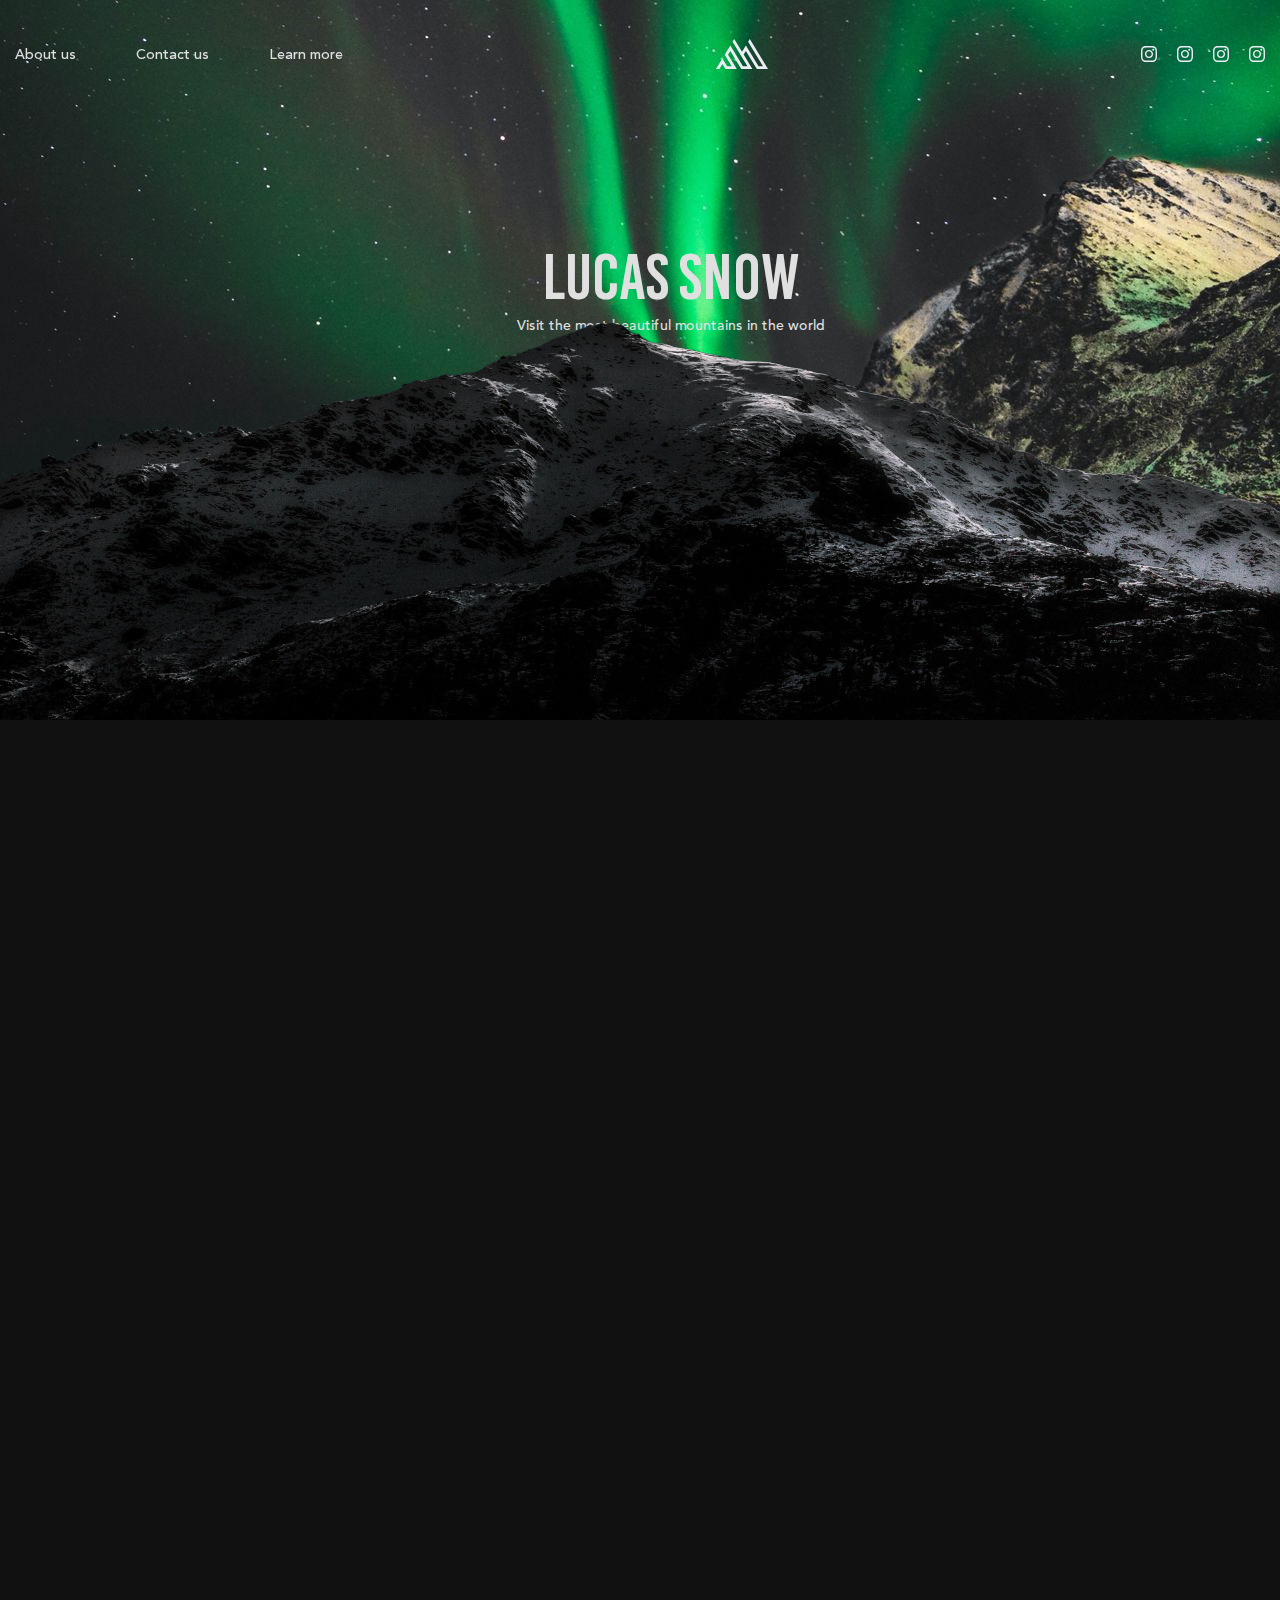
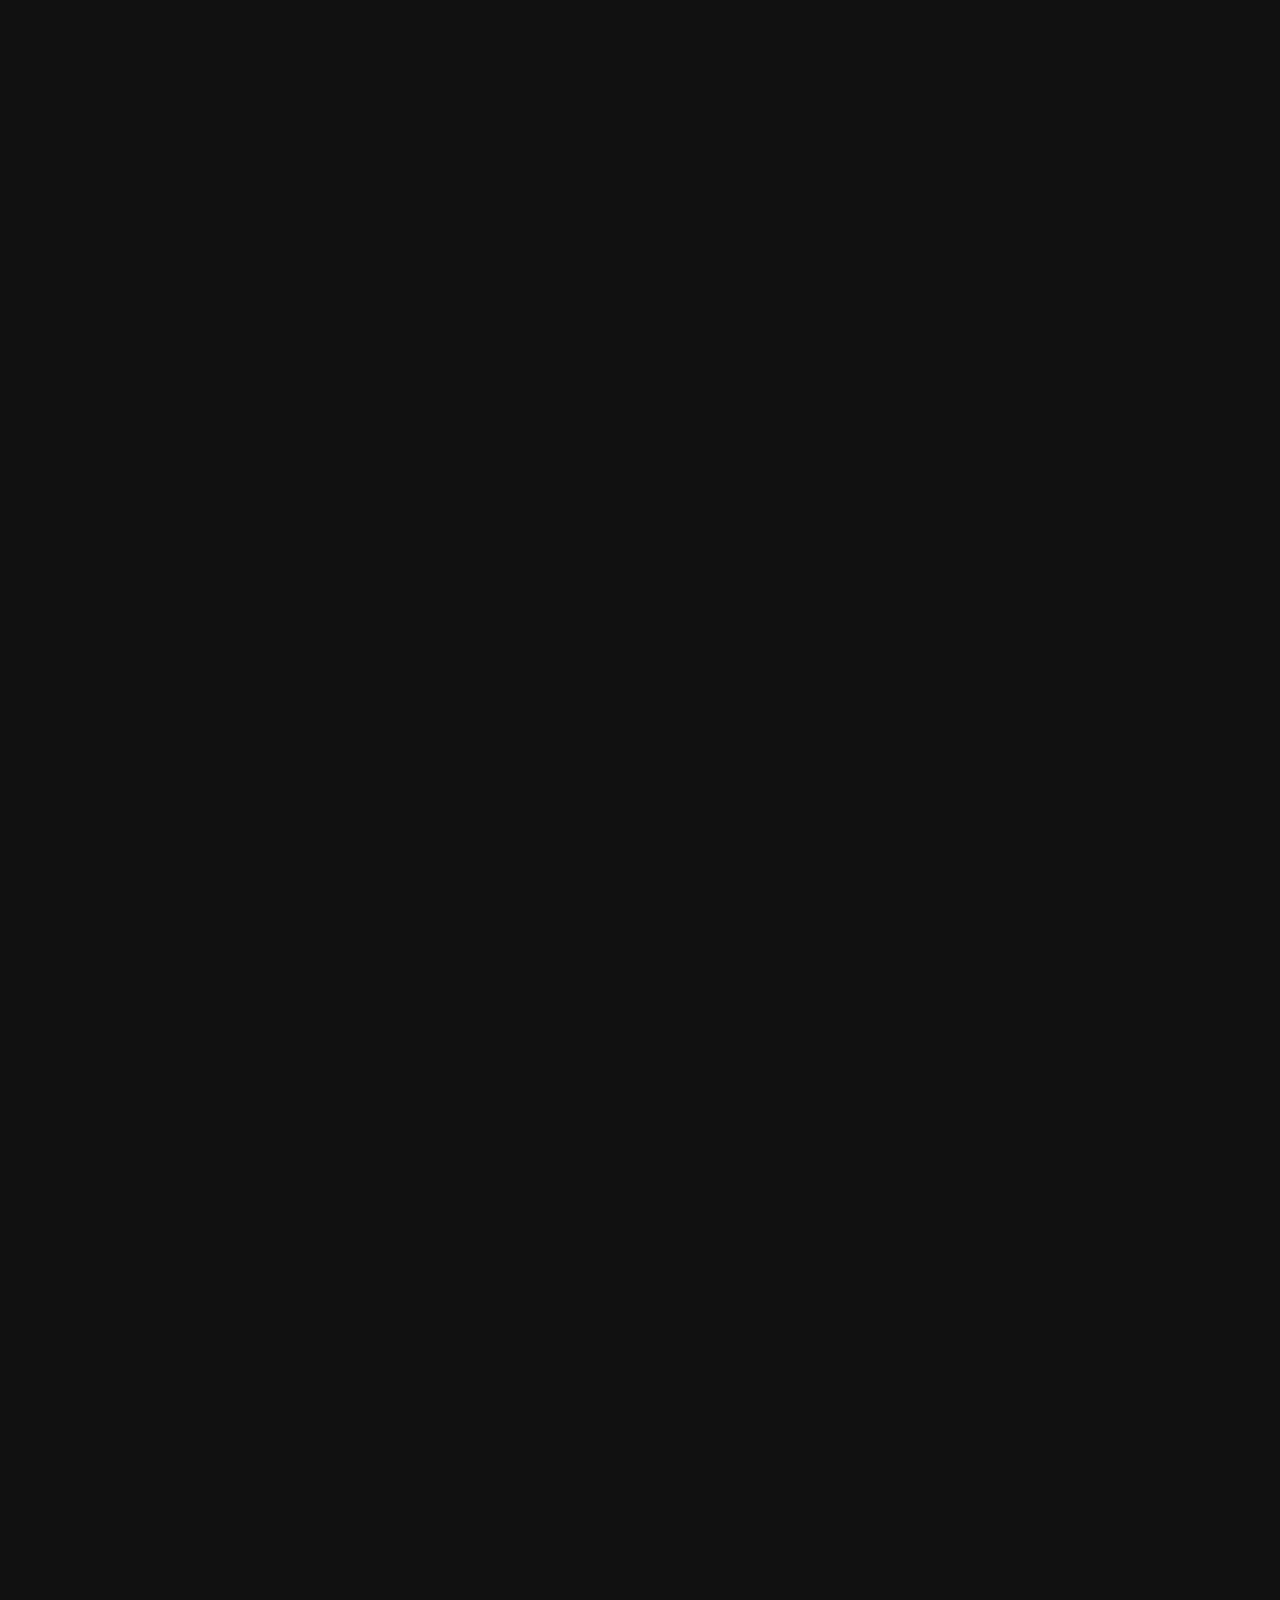
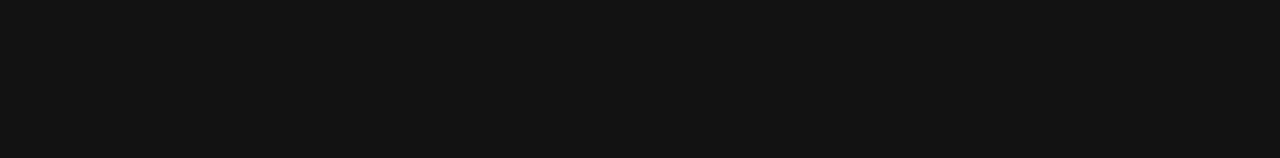
==== index.html @ 4504963f "Commit #5.1" ====
<!DOCTYPE html>
<html lang="en">
<head> 

  <meta charset="UTF-8">
  <meta name="viewport" content="width=device-width, initial-scale=1.0">
  
  <title>Lucas Snow</title>

  <link rel="stylesheet" href="Css/reset.css">
  <link rel="stylesheet" href="Css/index.css">
  <link rel="stylesheet" href="Fonts/fonts.css">
  <link rel="stylesheet" href="Css/home.css">

</head>
<body>
  <header class="header">
    <nav class="navigation">
      <button class="navigation__burger-menu none">
        <svg class="navigation__burger-menuSvg" xmlns="http://www.w3.org/2000/svg" height="24px" viewBox="0 -960 960 960" width="24px" fill="#FFFFFF"><path d="M120-240v-80h720v80H120Zm0-200v-80h720v80H120Zm0-200v-80h720v80H120Z"/></svg>
      </button>
      <ul class="navigation__list">
        <div class="burger-menu__top">
          <img src="images/logo-home.svg" alt="logo">
          <button>
            <svg class="navigation__close" xmlns="http://www.w3.org/2000/svg" height="20px" viewBox="0 -960 960 960" width="20px" fill="#FFFFFF"><path d="m291-240-51-51 189-189-189-189 51-51 189 189 189-189 51 51-189 189 189 189-51 51-189-189-189 189Z"/>
          </svg>
        </div>
        </button>
        <li class="navigation__item">
          <a href="Pages/about/about.html" class="navigation__link">About us</a>
        </li>
        <li class="navigation__item">
          <a href="/Pages/contact/contact.html" class="navigation__link">Contact us</a>
        </li>
        <li class="navigation__item">
          <a href="/Pages/trips/trips.html" class="navigation__link">Learn more</a>
        </li>
      </ul>
    </nav>
    <a href="/" class="header__logo">
      <svg width="52" height="30" viewBox="0 0 52 30" fill="none" xmlns="http://www.w3.org/2000/svg">
        <g clip-path="url(#clip0_3_50)">
        <path d="M40.87 30H52L33.7957 0.00018678L32.1284 2.74753L46.9984 27.2525H42.5371L29.898 6.42353L26.0001 12.847L18.2044 0L16.5372 2.74743L31.4073 27.2525H26.9459L14.3066 6.42344L8.68143 15.6936L15.7024 27.2525H11.1301L6.39854 19.4554L0 30H3.33443L6.39854 24.9502L9.46294 30H20.7063L12.0162 15.6929L14.3066 11.9182L25.2787 30H36.4087L27.6672 15.5943L29.898 11.9183L40.87 30Z" fill="#EDEDF5"/>
        </g>
        <defs>
        <clipPath id="clip0_3_50">
        <rect width="52" height="30" fill="white"/>
        </clipPath>
        </defs>
        </svg>
    </a>
    <ul class="social__list">
      <li class="social__item">
        <a href="/" class="social__link">
          <svg width="16" height="16" viewBox="0 0 16 16" fill="none" xmlns="http://www.w3.org/2000/svg">
            <path d="M8.00179 3.8987C5.73162 3.8987 3.9005 5.72982 3.9005 7.99999C3.9005 10.2701 5.73162 12.1013 8.00179 12.1013C10.2719 12.1013 12.1031 10.2701 12.1031 7.99999C12.1031 5.72982 10.2719 3.8987 8.00179 3.8987ZM8.00179 10.6664C6.53475 10.6664 5.33542 9.47059 5.33542 7.99999C5.33542 6.52938 6.53118 5.33362 8.00179 5.33362C9.47239 5.33362 10.6682 6.52938 10.6682 7.99999C10.6682 9.47059 9.46882 10.6664 8.00179 10.6664ZM13.2274 3.73094C13.2274 4.26278 12.7991 4.68755 12.2708 4.68755C11.739 4.68755 11.3142 4.25922 11.3142 3.73094C11.3142 3.20266 11.7426 2.77433 12.2708 2.77433C12.7991 2.77433 13.2274 3.20266 13.2274 3.73094ZM15.9438 4.70183C15.8831 3.4204 15.5904 2.28532 14.6516 1.35012C13.7165 0.414932 12.5814 0.122239 11.2999 0.0579886C9.97925 -0.0169695 6.02075 -0.0169695 4.70006 0.0579886C3.4222 0.118669 2.28712 0.411363 1.34835 1.34656C0.409593 2.28175 0.120468 3.41683 0.0562186 4.69826C-0.0187395 6.01895 -0.0187395 9.97745 0.0562186 11.2981C0.116899 12.5796 0.409593 13.7147 1.34835 14.6498C2.28712 15.585 3.41863 15.8777 4.70006 15.942C6.02075 16.0169 9.97925 16.0169 11.2999 15.942C12.5814 15.8813 13.7165 15.5886 14.6516 14.6498C15.5868 13.7147 15.8795 12.5796 15.9438 11.2981C16.0187 9.97745 16.0187 6.02252 15.9438 4.70183ZM14.2376 12.7152C13.9592 13.4148 13.4202 13.9538 12.717 14.2358C11.664 14.6534 9.16542 14.557 8.00179 14.557C6.83815 14.557 4.33597 14.6498 3.28656 14.2358C2.58695 13.9574 2.04796 13.4184 1.76598 12.7152C1.34835 11.6622 1.44473 9.16362 1.44473 7.99999C1.44473 6.83635 1.35192 4.33417 1.76598 3.28476C2.04439 2.58515 2.58338 2.04616 3.28656 1.76418C4.33954 1.34656 6.83815 1.44293 8.00179 1.44293C9.16542 1.44293 11.6676 1.35012 12.717 1.76418C13.4166 2.0426 13.9556 2.58158 14.2376 3.28476C14.6552 4.33774 14.5588 6.83635 14.5588 7.99999C14.5588 9.16362 14.6552 11.6658 14.2376 12.7152Z" fill="#EDEDF5"/>
            </svg>
        </a>
      </li>
      <li class="social__item">
        <a href="/" class="social__link">
          <svg width="16" height="16" viewBox="0 0 16 16" fill="none" xmlns="http://www.w3.org/2000/svg">
            <path d="M8.00179 3.8987C5.73162 3.8987 3.9005 5.72982 3.9005 7.99999C3.9005 10.2701 5.73162 12.1013 8.00179 12.1013C10.2719 12.1013 12.1031 10.2701 12.1031 7.99999C12.1031 5.72982 10.2719 3.8987 8.00179 3.8987ZM8.00179 10.6664C6.53475 10.6664 5.33542 9.47059 5.33542 7.99999C5.33542 6.52938 6.53118 5.33362 8.00179 5.33362C9.47239 5.33362 10.6682 6.52938 10.6682 7.99999C10.6682 9.47059 9.46882 10.6664 8.00179 10.6664ZM13.2274 3.73094C13.2274 4.26278 12.7991 4.68755 12.2708 4.68755C11.739 4.68755 11.3142 4.25922 11.3142 3.73094C11.3142 3.20266 11.7426 2.77433 12.2708 2.77433C12.7991 2.77433 13.2274 3.20266 13.2274 3.73094ZM15.9438 4.70183C15.8831 3.4204 15.5904 2.28532 14.6516 1.35012C13.7165 0.414932 12.5814 0.122239 11.2999 0.0579886C9.97925 -0.0169695 6.02075 -0.0169695 4.70006 0.0579886C3.4222 0.118669 2.28712 0.411363 1.34835 1.34656C0.409593 2.28175 0.120468 3.41683 0.0562186 4.69826C-0.0187395 6.01895 -0.0187395 9.97745 0.0562186 11.2981C0.116899 12.5796 0.409593 13.7147 1.34835 14.6498C2.28712 15.585 3.41863 15.8777 4.70006 15.942C6.02075 16.0169 9.97925 16.0169 11.2999 15.942C12.5814 15.8813 13.7165 15.5886 14.6516 14.6498C15.5868 13.7147 15.8795 12.5796 15.9438 11.2981C16.0187 9.97745 16.0187 6.02252 15.9438 4.70183ZM14.2376 12.7152C13.9592 13.4148 13.4202 13.9538 12.717 14.2358C11.664 14.6534 9.16542 14.557 8.00179 14.557C6.83815 14.557 4.33597 14.6498 3.28656 14.2358C2.58695 13.9574 2.04796 13.4184 1.76598 12.7152C1.34835 11.6622 1.44473 9.16362 1.44473 7.99999C1.44473 6.83635 1.35192 4.33417 1.76598 3.28476C2.04439 2.58515 2.58338 2.04616 3.28656 1.76418C4.33954 1.34656 6.83815 1.44293 8.00179 1.44293C9.16542 1.44293 11.6676 1.35012 12.717 1.76418C13.4166 2.0426 13.9556 2.58158 14.2376 3.28476C14.6552 4.33774 14.5588 6.83635 14.5588 7.99999C14.5588 9.16362 14.6552 11.6658 14.2376 12.7152Z" fill="#EDEDF5"/>
            </svg>
        </a>
      </li>
      <li class="social__item">
        <a href="/" class="social__link">
          <svg width="16" height="16" viewBox="0 0 16 16" fill="none" xmlns="http://www.w3.org/2000/svg">
            <path d="M8.00179 3.8987C5.73162 3.8987 3.9005 5.72982 3.9005 7.99999C3.9005 10.2701 5.73162 12.1013 8.00179 12.1013C10.2719 12.1013 12.1031 10.2701 12.1031 7.99999C12.1031 5.72982 10.2719 3.8987 8.00179 3.8987ZM8.00179 10.6664C6.53475 10.6664 5.33542 9.47059 5.33542 7.99999C5.33542 6.52938 6.53118 5.33362 8.00179 5.33362C9.47239 5.33362 10.6682 6.52938 10.6682 7.99999C10.6682 9.47059 9.46882 10.6664 8.00179 10.6664ZM13.2274 3.73094C13.2274 4.26278 12.7991 4.68755 12.2708 4.68755C11.739 4.68755 11.3142 4.25922 11.3142 3.73094C11.3142 3.20266 11.7426 2.77433 12.2708 2.77433C12.7991 2.77433 13.2274 3.20266 13.2274 3.73094ZM15.9438 4.70183C15.8831 3.4204 15.5904 2.28532 14.6516 1.35012C13.7165 0.414932 12.5814 0.122239 11.2999 0.0579886C9.97925 -0.0169695 6.02075 -0.0169695 4.70006 0.0579886C3.4222 0.118669 2.28712 0.411363 1.34835 1.34656C0.409593 2.28175 0.120468 3.41683 0.0562186 4.69826C-0.0187395 6.01895 -0.0187395 9.97745 0.0562186 11.2981C0.116899 12.5796 0.409593 13.7147 1.34835 14.6498C2.28712 15.585 3.41863 15.8777 4.70006 15.942C6.02075 16.0169 9.97925 16.0169 11.2999 15.942C12.5814 15.8813 13.7165 15.5886 14.6516 14.6498C15.5868 13.7147 15.8795 12.5796 15.9438 11.2981C16.0187 9.97745 16.0187 6.02252 15.9438 4.70183ZM14.2376 12.7152C13.9592 13.4148 13.4202 13.9538 12.717 14.2358C11.664 14.6534 9.16542 14.557 8.00179 14.557C6.83815 14.557 4.33597 14.6498 3.28656 14.2358C2.58695 13.9574 2.04796 13.4184 1.76598 12.7152C1.34835 11.6622 1.44473 9.16362 1.44473 7.99999C1.44473 6.83635 1.35192 4.33417 1.76598 3.28476C2.04439 2.58515 2.58338 2.04616 3.28656 1.76418C4.33954 1.34656 6.83815 1.44293 8.00179 1.44293C9.16542 1.44293 11.6676 1.35012 12.717 1.76418C13.4166 2.0426 13.9556 2.58158 14.2376 3.28476C14.6552 4.33774 14.5588 6.83635 14.5588 7.99999C14.5588 9.16362 14.6552 11.6658 14.2376 12.7152Z" fill="#EDEDF5"/>
            </svg>
        </a>
      </li>
      <li class="social__item">
        <a href="/" class="social__link">
          <svg width="16" height="16" viewBox="0 0 16 16" fill="none" xmlns="http://www.w3.org/2000/svg">
            <path d="M8.00179 3.8987C5.73162 3.8987 3.9005 5.72982 3.9005 7.99999C3.9005 10.2701 5.73162 12.1013 8.00179 12.1013C10.2719 12.1013 12.1031 10.2701 12.1031 7.99999C12.1031 5.72982 10.2719 3.8987 8.00179 3.8987ZM8.00179 10.6664C6.53475 10.6664 5.33542 9.47059 5.33542 7.99999C5.33542 6.52938 6.53118 5.33362 8.00179 5.33362C9.47239 5.33362 10.6682 6.52938 10.6682 7.99999C10.6682 9.47059 9.46882 10.6664 8.00179 10.6664ZM13.2274 3.73094C13.2274 4.26278 12.7991 4.68755 12.2708 4.68755C11.739 4.68755 11.3142 4.25922 11.3142 3.73094C11.3142 3.20266 11.7426 2.77433 12.2708 2.77433C12.7991 2.77433 13.2274 3.20266 13.2274 3.73094ZM15.9438 4.70183C15.8831 3.4204 15.5904 2.28532 14.6516 1.35012C13.7165 0.414932 12.5814 0.122239 11.2999 0.0579886C9.97925 -0.0169695 6.02075 -0.0169695 4.70006 0.0579886C3.4222 0.118669 2.28712 0.411363 1.34835 1.34656C0.409593 2.28175 0.120468 3.41683 0.0562186 4.69826C-0.0187395 6.01895 -0.0187395 9.97745 0.0562186 11.2981C0.116899 12.5796 0.409593 13.7147 1.34835 14.6498C2.28712 15.585 3.41863 15.8777 4.70006 15.942C6.02075 16.0169 9.97925 16.0169 11.2999 15.942C12.5814 15.8813 13.7165 15.5886 14.6516 14.6498C15.5868 13.7147 15.8795 12.5796 15.9438 11.2981C16.0187 9.97745 16.0187 6.02252 15.9438 4.70183ZM14.2376 12.7152C13.9592 13.4148 13.4202 13.9538 12.717 14.2358C11.664 14.6534 9.16542 14.557 8.00179 14.557C6.83815 14.557 4.33597 14.6498 3.28656 14.2358C2.58695 13.9574 2.04796 13.4184 1.76598 12.7152C1.34835 11.6622 1.44473 9.16362 1.44473 7.99999C1.44473 6.83635 1.35192 4.33417 1.76598 3.28476C2.04439 2.58515 2.58338 2.04616 3.28656 1.76418C4.33954 1.34656 6.83815 1.44293 8.00179 1.44293C9.16542 1.44293 11.6676 1.35012 12.717 1.76418C13.4166 2.0426 13.9556 2.58158 14.2376 3.28476C14.6552 4.33774 14.5588 6.83635 14.5588 7.99999C14.5588 9.16362 14.6552 11.6658 14.2376 12.7152Z" fill="#EDEDF5"/>
            </svg>
        </a>
      </li>
    </ul>
  </header>
  <section class="parallax">
    <div class="parallax__container">
      <div class="parallax__text">
        <h1>Lucas Snow</h1>
        <p>Visit the most beautiful mountains in the world</p>
      </div>
      <div class="parallax__effect">
        <div class="parallax__front">
          <img src="images/Mountain.png" alt="">
        </div>
        <div class="parallax__back">
          <img src="images/home-bg.jpg" alt="">
        </div>
      </div>
    </div>
  </section>
  <section class="content ">
    <div class="content__main">
      <h2 class="content__title anim">What we provide</h2>
      <p class="content__description anim">
        Lorem ipsum, dolor sit amet consectetur adipisicing elit. Sunt consequuntur aliquam quibusdam nemo dignissimos a corrupti, esse impedit iusto cumque dolorum fuga voluptas laborum similique voluptatum laudantium veritatis aspernatur velit!
      </p>
    </div>
    <ul class="cards__list">
      <li class="card anim">
        <img src="images/home-scroll/1.jpg" alt="" width="540" height="360" loading="lazy">
        <div class="card__info">
          <h3 class="card__title">Lorem ipsum dolor sit amet.</h3>
          <p class="card__description">Lorem ipsum dolor sit amet consectetur, adipisicing elit. Nemo eum nihil blanditiis, aspernatur laborum aliquid magni animi eos pariatur dicta deserunt quam alias, quas aperiam suscipit tenetur, quisquam omnis nesciunt.</p>
        </div>
      </li>
      <li class="card anim">
        <img src="images/home-scroll/2.jpg" alt="" width="540" height="360" loading="lazy">
        <div class="card__info">
          <h3 class="card__title">Lorem ipsum dolor sit amet.</h3>
          <p class="card__description">Lorem ipsum dolor sit amet consectetur, adipisicing elit. Nemo eum nihil blanditiis, aspernatur laborum aliquid magni animi eos pariatur dicta deserunt quam alias, quas aperiam suscipit tenetur, quisquam omnis nesciunt.</p>
        </div>
      </li>
      <li class="card anim">
        <img src="images/home-scroll/3.jpg" alt="" width="540" height="360" loading="lazy">
        <div class="card__info">
          <h3 class="card__title">Lorem ipsum dolor sit amet.</h3>
          <p class="card__description">Lorem ipsum dolor sit amet consectetur, adipisicing elit. Nemo eum nihil blanditiis, aspernatur laborum aliquid magni animi eos pariatur dicta deserunt quam alias, quas aperiam suscipit tenetur, quisquam omnis nesciunt.</p>
        </div>
      </li>
      <li class="card anim">
        <img src="images/home-scroll/4.jpg" alt="" width="540" height="360" loading="lazy">
        <div class="card__info">
          <h3 class="card__title">Lorem ipsum dolor sit amet.</h3>
          <p class="card__description">Lorem ipsum dolor sit amet consectetur, adipisicing elit. Nemo eum nihil blanditiis, aspernatur laborum aliquid magni animi eos pariatur dicta deserunt quam alias, quas aperiam suscipit tenetur, quisquam omnis nesciunt.</p>
        </div>
      </li>
    </ul>
  </section>

  <script src="Js/index.js"></script>
  <script src="Js/burgerMenu.js"></script>

</body>
</html>
---- Css/index.css ----
:root{

  --font-family-main:'AvenirLTStd-Medium', serif;
  --font-family-accent:'BebasKai', serif;

  --transition-duration: 0.3s;

  --padding-x: 15px;
  --content-width: 1280px;
}

body, html{
  scroll-behavior: smooth;
  background-color: #111111;
  font-family: var(--font-family-main);
  font-weight: 600;
  font-size: 14px;
  color: #e0e0e0;
}

a{
  transition-duration: var(--transition-duration);
}

.header {
  padding-inline: var(--padding-x);
  z-index: 200;
  width: 100%;
  display: flex;
  justify-content: space-between;
  align-items: center;
  margin-top: 10px;
}

.navigation__close.none, .navigation__list.none, .navigation__burger-menu.none {
  display: none;
}

.navigation__burger-menu {
  background-color: transparent;
}

.navigation__list.active{
  z-index: 100;
  position: absolute;
  flex-direction: column;
  text-align: center;
  gap: 0;
  background-color: #1b1a1a;
  width: 40%;
  height: 100vh;
  top: 0;
  left: 0;
}

.overlay {
  position: absolute;
  overflow: hidden;
  width: 100vw;
  height: 100vh;
  background-color: rgba(0, 0, 0, 0.5);
  top: 0;
}

.burger-menu__top {
  padding: 5px;
  display: none;
  justify-content: space-between;
  align-items: center;
  margin-bottom: 15px;
} 

.burger-menu__top img {
  width: 30px;
  aspect-ratio: 1;
}

.navigation__close {
  background-color: transparent;
}

.navigation__list {
  display: flex;
  gap: 60px; 
  text-wrap: nowrap;
}

.navigation__link {
  display: flex;
  align-items: center;
  height: 90px;
  transition-duration: var(--transition-duration);
}

.social__list {
  display: flex;
  gap: 20px;
}

.social__link svg {
  transition-duration: var(--transition-duration);
}

.social__link svg:hover {
  fill: #bebbbbcc;
}

.navigation__link:hover {
  color: #bebbbbcc;
}


/* ----------------------------- Parallax Section --------------------------- */

.parallax__container {
  position: relative;
  overflow: hidden;
  margin-bottom: 300px;
}

.parallax__text {
  z-index: 100;
  position: absolute;
  top: 40%;
  left: 50%;
  transform: translate(-40%, -50%);
}

.parallax__text h1 {
  text-align: center;
  font-size: 65px;
  font-weight: 400;
  font-family: var(--font-family-accent);
  margin-bottom: 10px;
}

.parallax__text p {
  font-size: 14px;
  text-wrap: nowrap;
  font-weight: 600;
}

.parallax__effect img{
  display: flex;
  width: 100vw; 
}

.parallax__container {
  position: relative;
}

.parallax__front{
  transform: translateY(calc(var(--scrollTop) * (-1) / 3));
  position: absolute;
  z-index: 100;
  top: 0;
  margin-bottom: 10px;
}

.parallax__front::after {
  content: ' ';
  display: block;
  background-color: #000000;
  width: 100%;
  height: 100vh;
}

/* --------------------------------- Content ---------------------------------- */

.content {
  display: flex;
  justify-content: center;
  flex-direction: column;
  overflow: hidden;
}

.content__main {
  display: flex;
  flex-direction: column;
  justify-content: center;
  align-items: center;
}

.content__title {
  text-align: center;
  font-size: 56px;
  transform: translateY(80px);
  opacity: 0;
  margin-bottom: 20px;
  transition: all 1s ease 0s;
}

.content__description {
  text-align: center;
  font-size: 24px;
  max-width: 1024px;
  margin-bottom: 150px;
  color: #cbc7c7;
  transform: translateY(50px);
  opacity: 0;
  transition: all 0.8s ease 0s;
}

.card {
  display: flex;
  justify-content: center;
}

.card {
  display: flex;
  gap: 100px;
  align-items: center;
  margin-bottom: 150px;
}

.card__title {
  font-size: 36px;
  margin-bottom: 30px;
}
.card__description {
  font-size: 18px;
  max-width: 450px;
  color: #d1cccc;
}

.card img {
  opacity: 0;
  position: relative;
  border-radius: 15px;
  transform: translate(-300px, 200px);
  transition: all 1s ease 0s;
}

.card__info {
  opacity: 0;
  transform: translate(300px, 200px);
  line-height: 1.2;
  transition: all 1s ease 0s;
}

.card.active .card__info {
  opacity: 1;
  transform: translate(0px);
}

.card.active img {
  opacity: 1;
  transform: translateX(0px);
}

.content__title.active {
  transform: translateX(0px);
  opacity: 1;
}

.content__description.active  {
  transform: translateY(0px);
  opacity: 1;
}

/* =========================== Media ============================== */

@media(max-width: 950px) {

  .cards__list {
    margin-inline: 30px;
  }

  .content__description {
    max-width: 750px;
  }

  .card {
    gap: 60px;
  }

  .card img {
    height: 350px;
    width: 350px;
  }

  .parallax__front {
    top: 20px;
  }

}

@media(max-width: 720px) {

  .content__description {
    font-size: 22px;
    max-width: 550px;
  }

  .card {
    gap: 30px;
  }

  .card img {
    height: 250px;
    aspect-ratio: 1px;
  } 

  .navigation__link {
    height: 80px;
  }

}

@media(max-width: 600px) {

  .parallax__text h1{
    font-size: 55px;
  }

  .header {
    margin-top: 0;
    padding: 25px;
  }

  .parallax__front {
    top: 50px;
  }

  .parallax__text {
    top: 50%;
  }

  .card__description {
    font-size: 16px;
  }

  .card {
    gap: 20px;
    flex-direction: column;
  }

  .card img {
    width: 450px;
    aspect-ratio: 1;
    border-radius: 5px;
  } 

  .card__title {
    margin-bottom: 20px;
  }

  .navigation__link {
    padding: 20px;
  }

  .navigation__link {
    height: 45px;
  }

  .social__list {
    gap: 10px;
  }

  .card img {
    opacity: 0;
    position: relative;
    border-radius: 15px;
    transform: translateY(300px);
    transition: all 1s ease 0s;
  }
  
  .card__info {
    opacity: 0;
    transform: translateX(300px);
    line-height: 1.2;
    transition: all 1s ease 0s;
  }

  .content__title {
    font-size: 52px;
  }

  .content__description {
    font-size: 18px;
  }

  .burger-menu__top {
    display: flex;
  }

}

@media(max-width: 400px) {

  .parallax__text h1 {
    font-size: 40px;
  }
  
  .parallax__text p {
    font-size: 12px;
  }

  .header__logo svg {
    width: 40px;
    aspect-ratio: 1;
  }

  .social__link svg{
    width: 12px;
    aspect-ratio: 1;
  }

  .card img {
    width: 280px;
  }

  .content__title {
    font-size: 42px;
    margin-bottom: 15px;
  }

  .content__description {
    font-size: 18px;
  }

}
---- Fonts/fonts.css ----
@font-face {
  font-family: 'AvenirLTStd-Medium';
  src: local('AvenirLTStd-Medium'),
    url('AvenirLTStd-Medium.woff2') format('woff2');
  font-style: normal;
  font-weight: 600;
  font-display: swap;
}

@font-face {
  font-family: 'BebasKai';
  src: local('BebasKai'),
    url('BebasKai.woff2') format('woff2');
  font-style: normal;
  font-weight: 400;
  font-display: swap;
}
---- Css/home.css ----
header {
  position: fixed;
}
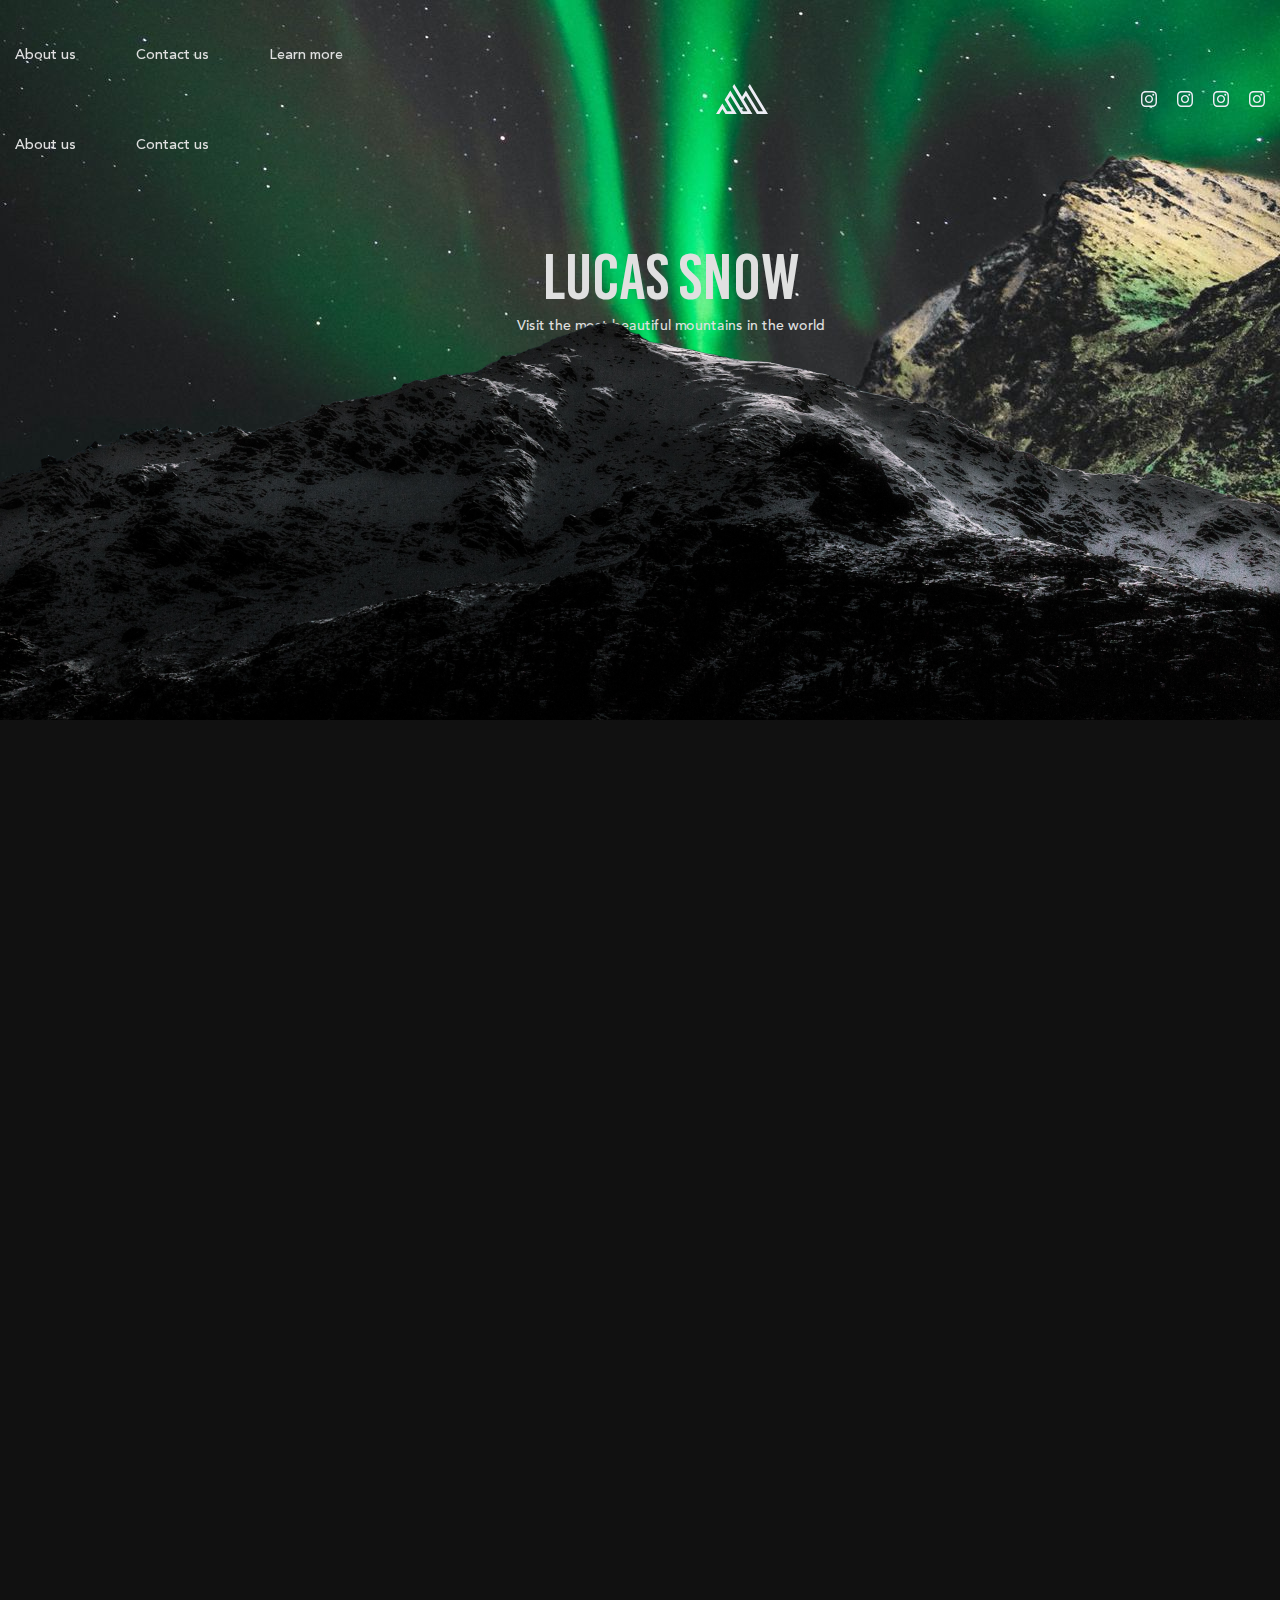
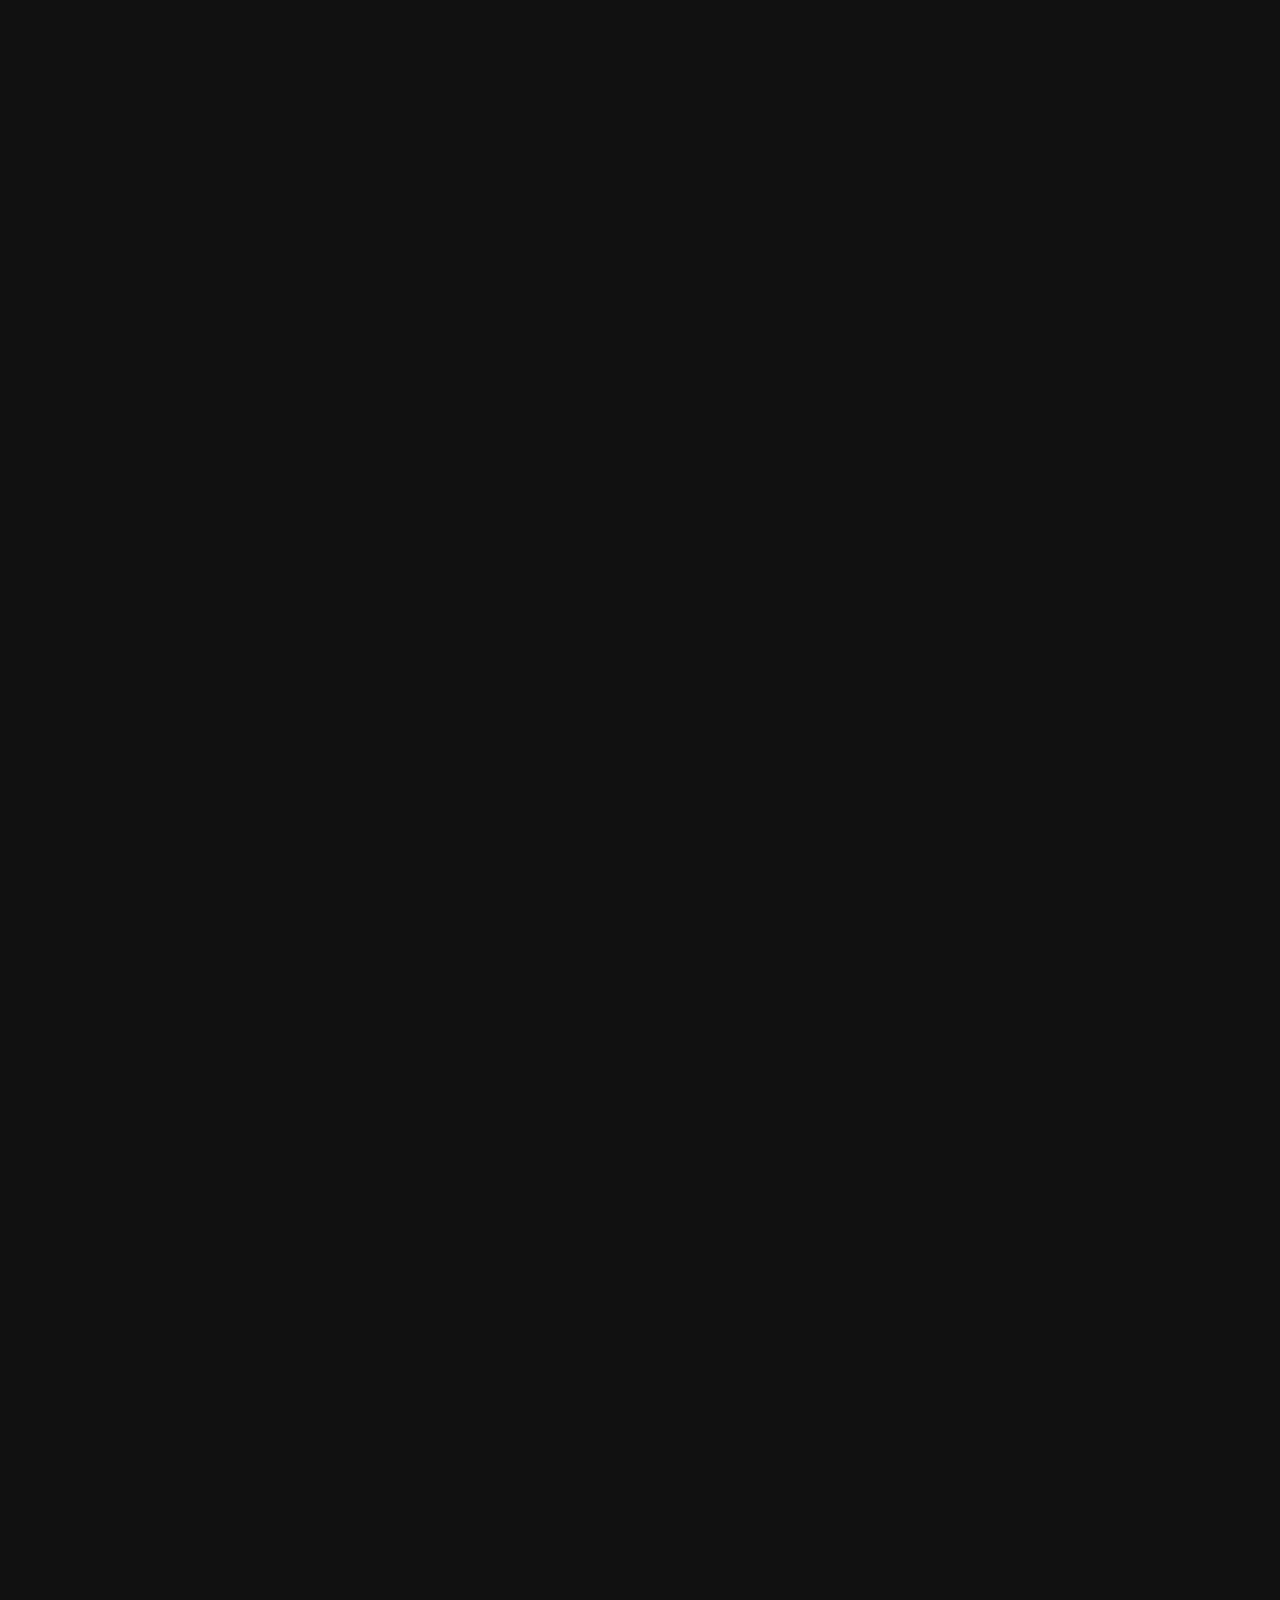
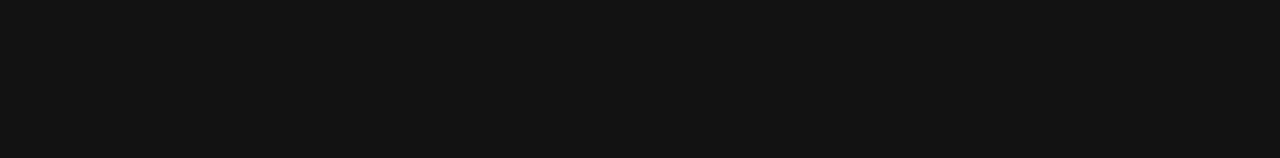
==== commit ce768acc: "Commit #5.2" ====
--- a/index.html
+++ b/index.html
@@ -17,24 +17,37 @@
   <header class="header">
     <nav class="navigation">
       <button class="navigation__burger-menu none">
-        <svg class="navigation__burger-menuSvg" xmlns="http://www.w3.org/2000/svg" height="24px" viewBox="0 -960 960 960" width="24px" fill="#FFFFFF"><path d="M120-240v-80h720v80H120Zm0-200v-80h720v80H120Zm0-200v-80h720v80H120Z"/></svg>
+        <svg xmlns="http://www.w3.org/2000/svg" height="24px" viewBox="0 -960 960 960" width="24px" fill="#FFFFFF"><path d="M120-240v-80h720v80H120Zm0-200v-80h720v80H120Zm0-200v-80h720v80H120Z"/></svg>
       </button>
       <ul class="navigation__list">
-        <div class="burger-menu__top">
-          <img src="images/logo-home.svg" alt="logo">
+        <div class="navigation__close none">
+          <a href="/">
+            <svg width="52" height="30" viewBox="0 0 52 30" fill="none" xmlns="http://www.w3.org/2000/svg">
+                <g clip-path="url(#clip0_3_50)">
+                <path d="M40.87 30H52L33.7957 0.00018678L32.1284 2.74753L46.9984 27.2525H42.5371L29.898 6.42353L26.0001 12.847L18.2044 0L16.5372 2.74743L31.4073 27.2525H26.9459L14.3066 6.42344L8.68143 15.6936L15.7024 27.2525H11.1301L6.39854 19.4554L0 30H3.33443L6.39854 24.9502L9.46294 30H20.7063L12.0162 15.6929L14.3066 11.9182L25.2787 30H36.4087L27.6672 15.5943L29.898 11.9183L40.87 30Z" fill="#EDEDF5"/>
+                </g>
+                <defs>
+                <clipPath id="clip0_3_50">
+                <rect width="52" height="30" fill="white"/>
+                </clipPath>
+                </defs>
+              </svg>              
+          </a>
           <button>
-            <svg class="navigation__close" xmlns="http://www.w3.org/2000/svg" height="20px" viewBox="0 -960 960 960" width="20px" fill="#FFFFFF"><path d="m291-240-51-51 189-189-189-189 51-51 189 189 189-189 51 51-189 189 189 189-51 51-189-189-189 189Z"/>
-          </svg>
+            <svg xmlns="http://www.w3.org/2000/svg" height="20px" viewBox="0 -960 960 960" width="20px" fill="#FFFFFF"><path d="m291-240-51-51 189-189-189-189 51-51 189 189 189-189 51 51-189 189 189 189-51 51-189-189-189 189Z"/>
+            </svg>
+          </button>
         </div>
-        </button>
         <li class="navigation__item">
-          <a href="Pages/about/about.html" class="navigation__link">About us</a>
+          <a href="./Pages/about/about.html" class="navigation__link">About us</a>
+          <a href="./Pages/about/about.html" class="navigation__link">About us</a>
         </li>
         <li class="navigation__item">
-          <a href="/Pages/contact/contact.html" class="navigation__link">Contact us</a>
+          <a href="./Pages/contact/contact.html" class="navigation__link">Contact us</a>
+          <a href="./Pages/contact/contact.html" class="navigation__link">Contact us</a>
         </li>
         <li class="navigation__item">
-          <a href="/Pages/trips/trips.html" class="navigation__link">Learn more</a>
+          <a href="./Pages/trips/trips.html" class="navigation__link">Learn more</a>
         </li>
       </ul>
     </nav>
--- a/Css/index.css
+++ b/Css/index.css
@@ -42,19 +42,20 @@
 
 .navigation__list.active{
   z-index: 100;
-  position: absolute;
+  position: fixed;
   flex-direction: column;
   text-align: center;
   gap: 0;
   background-color: #1b1a1a;
   width: 40%;
-  height: 100vh;
+  height: 100%;
   top: 0;
   left: 0;
 }
 
 .overlay {
-  position: absolute;
+  position: fixed;
+  overflow: hidden;
   overflow: hidden;
   width: 100vw;
   height: 100vh;
@@ -77,6 +78,14 @@
 
 .navigation__close {
   background-color: transparent;
+  display: flex;
+  justify-content: space-between;
+  padding: 15px 10px;
+}
+
+.navigation__close svg {
+  width: 30px;
+  aspect-ratio: 1;
 }
 
 .navigation__list {
@@ -307,7 +316,7 @@
 
 }
 
-@media(max-width: 600px) {
+@media(max-width: 630px) {
 
   .parallax__text h1{
     font-size: 55px;
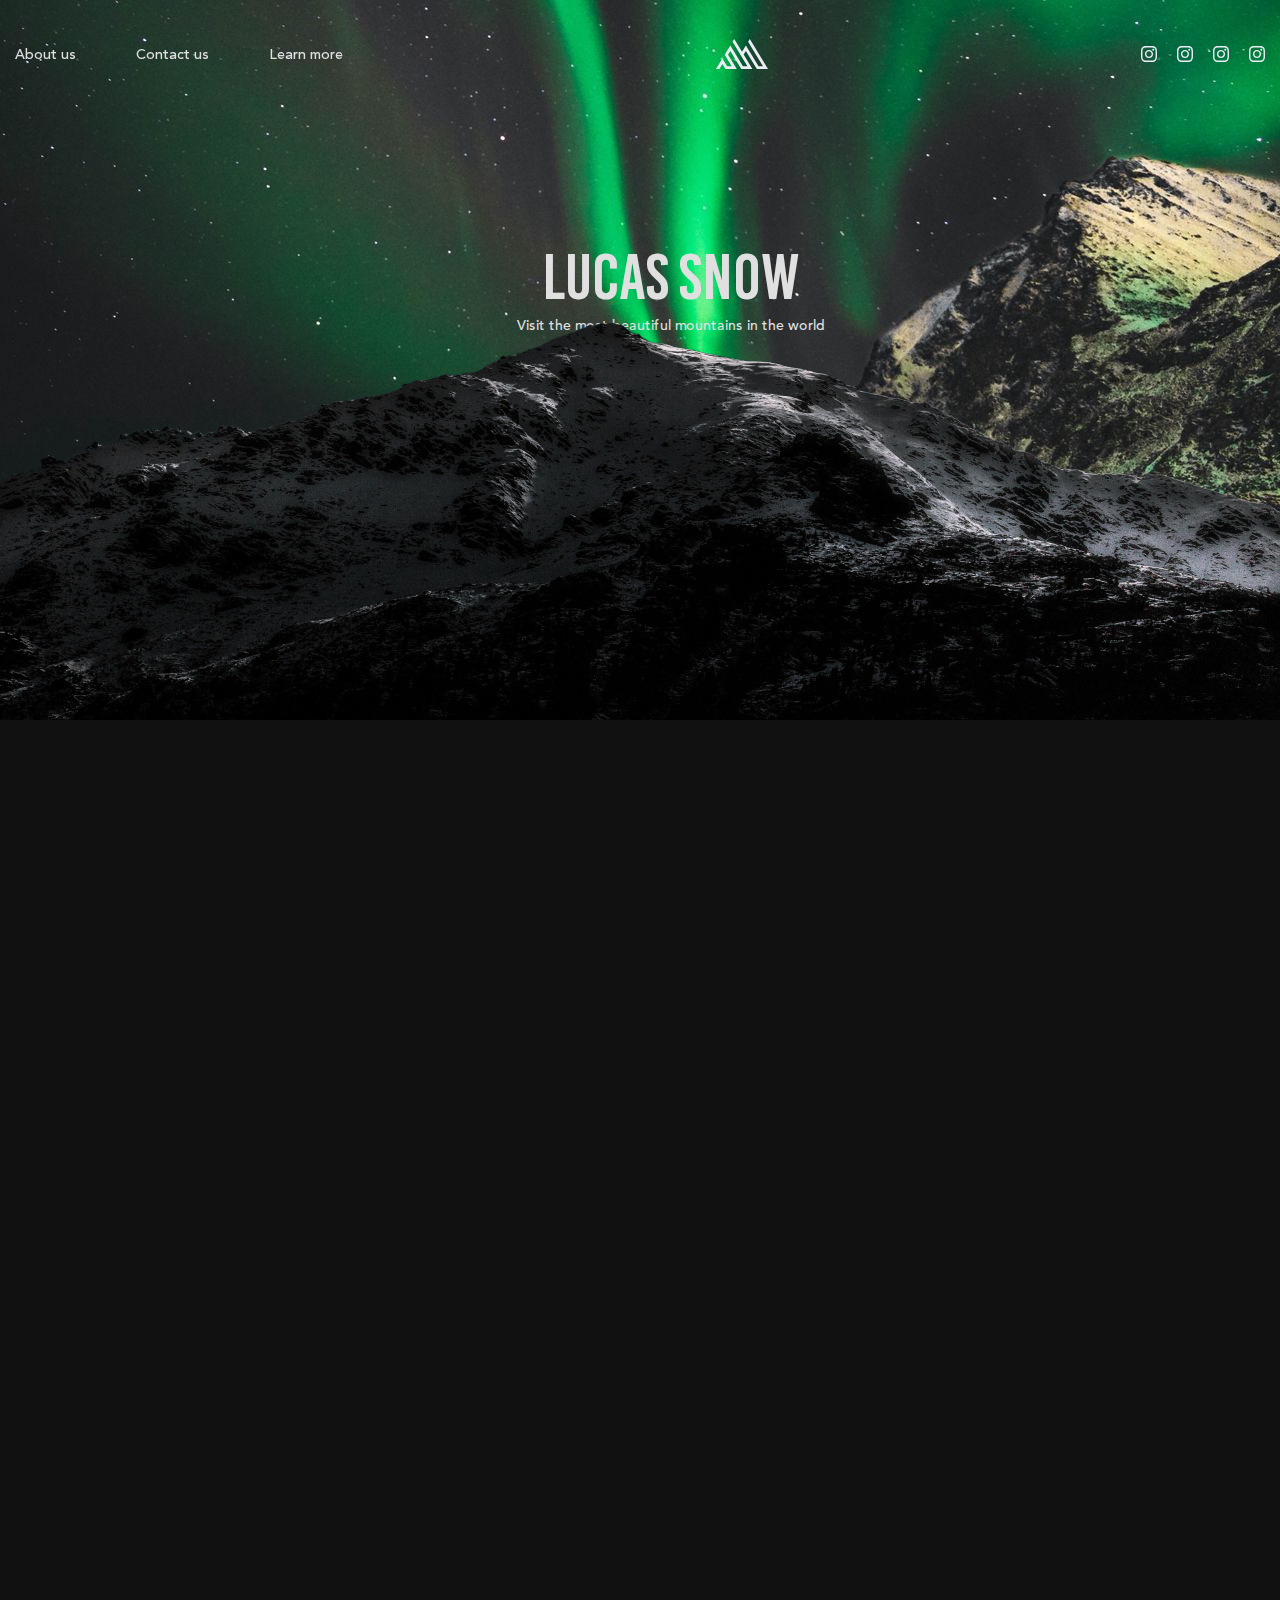
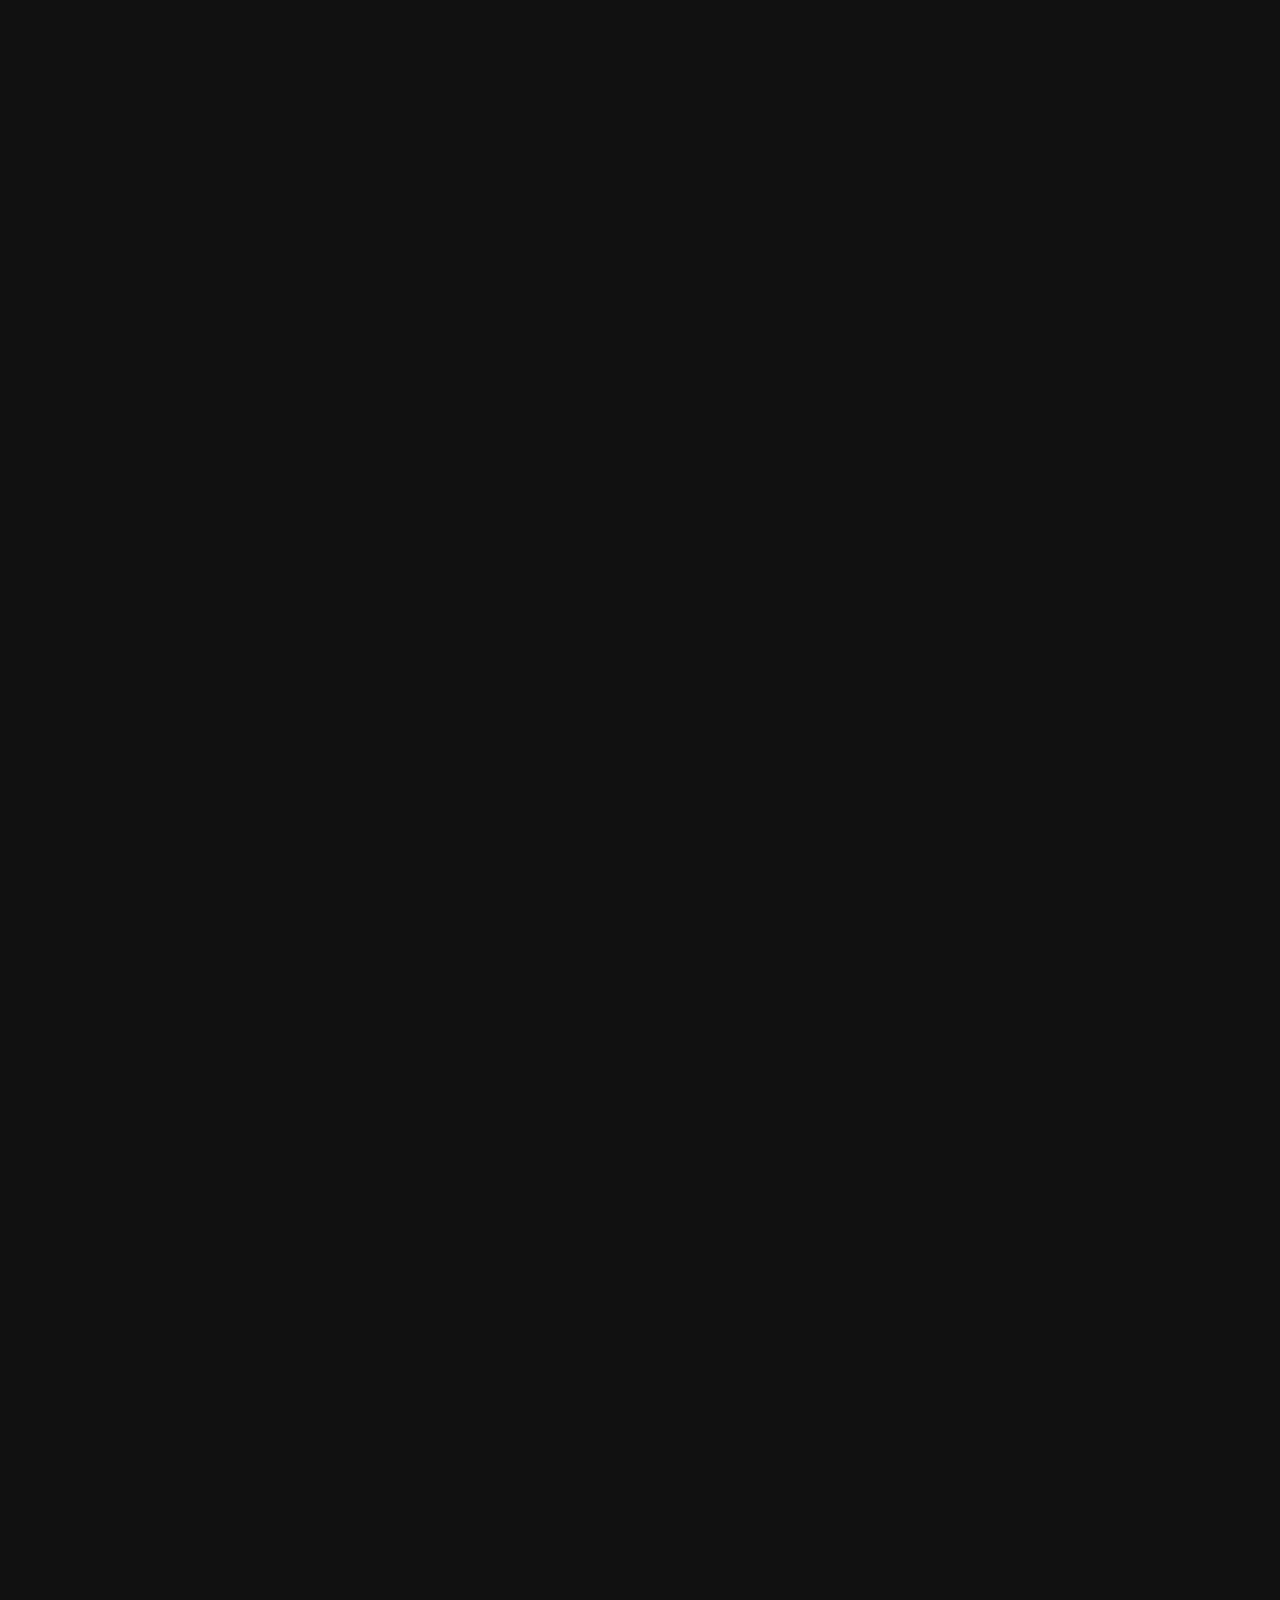
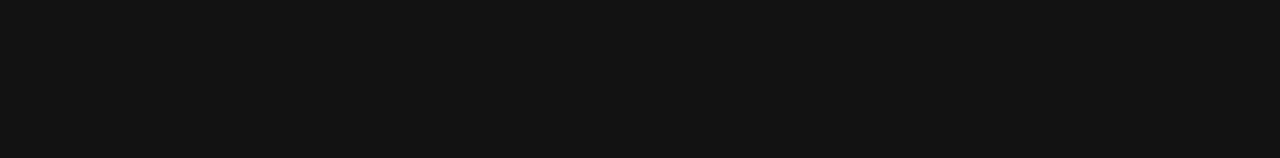
==== commit b834e4b9: "Commit #5.3" ====
--- a/index.html
+++ b/index.html
@@ -40,10 +40,8 @@
         </div>
         <li class="navigation__item">
           <a href="./Pages/about/about.html" class="navigation__link">About us</a>
-          <a href="./Pages/about/about.html" class="navigation__link">About us</a>
         </li>
         <li class="navigation__item">
-          <a href="./Pages/contact/contact.html" class="navigation__link">Contact us</a>
           <a href="./Pages/contact/contact.html" class="navigation__link">Contact us</a>
         </li>
         <li class="navigation__item">
